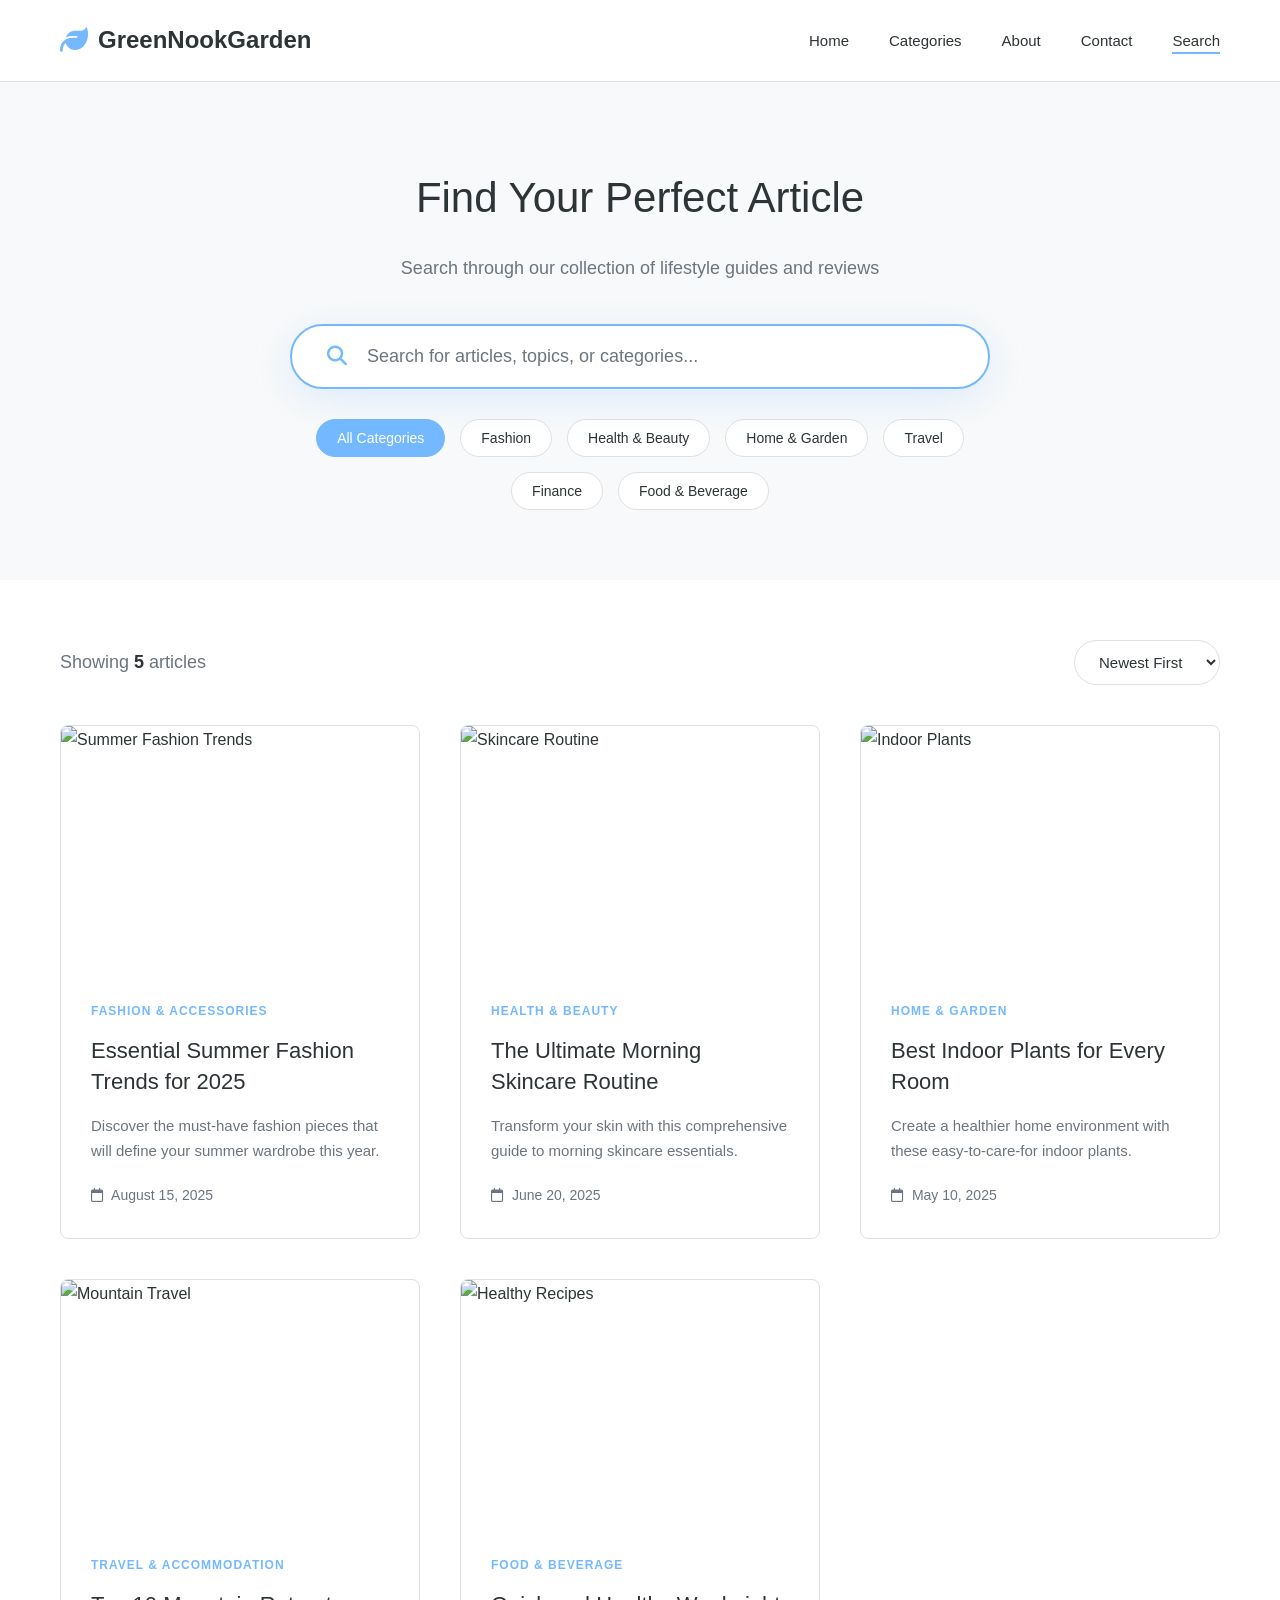
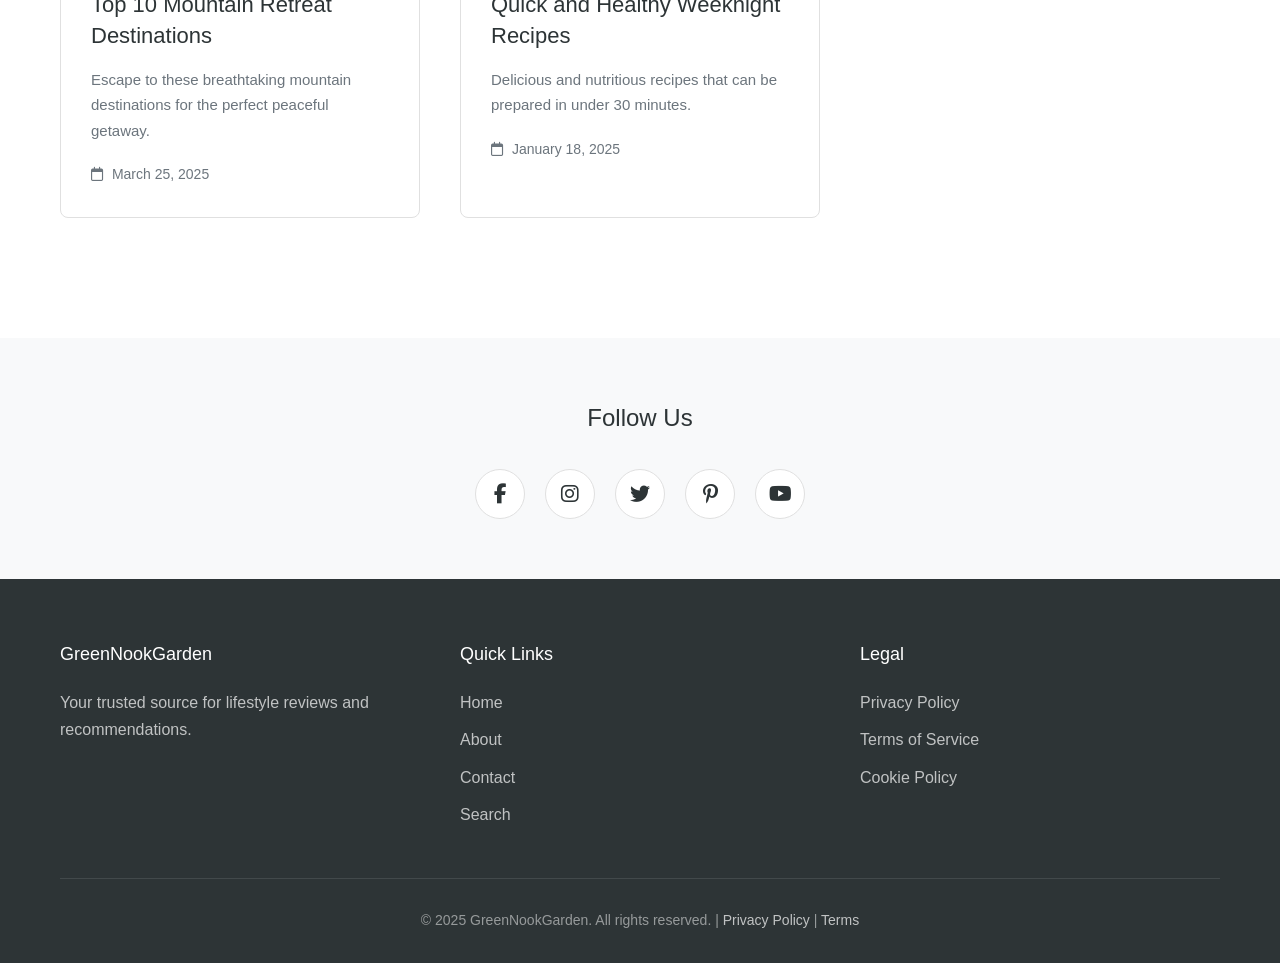
==== search.html @ 43c920b8 "Initial commit: GreenNookGarden blog website with all features and content" ====
<!DOCTYPE html>
<html lang="en">
<head>
    <meta charset="UTF-8">
    <meta name="viewport" content="width=device-width, initial-scale=1.0">
    <title>Search Articles - GreenNookGarden</title>
    <link rel="stylesheet" href="css/style.css">
    <link rel="stylesheet" href="https://cdnjs.cloudflare.com/ajax/libs/font-awesome/6.4.0/css/all.min.css">
    <style>
        .search-page-hero {
            padding: 80px 0 40px;
            background: var(--bg-light);
        }

        .search-page-title {
            font-size: 42px;
            font-weight: 300;
            text-align: center;
            margin-bottom: 20px;
            color: var(--primary-color);
        }

        .search-page-subtitle {
            text-align: center;
            font-size: 18px;
            color: var(--text-light);
            margin-bottom: 40px;
        }

        .large-search-box {
            max-width: 700px;
            margin: 0 auto;
            position: relative;
            display: flex;
            align-items: center;
            background: var(--bg-color);
            border-radius: 50px;
            padding: 20px 35px;
            border: 2px solid var(--border-color);
            transition: var(--transition);
            box-shadow: 0 5px 20px rgba(0, 0, 0, 0.05);
        }

        .large-search-box:focus-within {
            border-color: var(--accent-color);
            box-shadow: 0 10px 40px rgba(116, 185, 255, 0.2);
        }

        .large-search-box i {
            color: var(--accent-color);
            font-size: 20px;
            margin-right: 20px;
        }

        .large-search-box input {
            border: none;
            background: none;
            width: 100%;
            font-size: 18px;
            outline: none;
            color: var(--text-color);
        }

        .large-search-box input::placeholder {
            color: var(--text-light);
        }

        .clear-search {
            background: none;
            border: none;
            color: var(--text-light);
            cursor: pointer;
            font-size: 20px;
            padding: 5px 10px;
            transition: var(--transition);
            display: none;
        }

        .clear-search:hover {
            color: var(--primary-color);
        }

        .clear-search.active {
            display: block;
        }

        .search-filters {
            max-width: 700px;
            margin: 30px auto;
            display: flex;
            gap: 15px;
            flex-wrap: wrap;
            justify-content: center;
        }

        .filter-chip {
            padding: 10px 20px;
            background: var(--bg-color);
            border: 1px solid var(--border-color);
            border-radius: 25px;
            font-size: 14px;
            cursor: pointer;
            transition: var(--transition);
            color: var(--text-color);
        }

        .filter-chip:hover {
            border-color: var(--accent-color);
            color: var(--accent-color);
        }

        .filter-chip.active {
            background: var(--accent-color);
            color: white;
            border-color: var(--accent-color);
        }

        .search-results-section {
            padding: 60px 0;
        }

        .results-header {
            display: flex;
            justify-content: space-between;
            align-items: center;
            margin-bottom: 40px;
            flex-wrap: wrap;
            gap: 20px;
        }

        .results-count {
            font-size: 18px;
            color: var(--text-light);
        }

        .results-count strong {
            color: var(--primary-color);
            font-weight: 600;
        }

        .sort-dropdown {
            padding: 12px 20px;
            border: 1px solid var(--border-color);
            border-radius: 25px;
            background: var(--bg-color);
            font-size: 15px;
            cursor: pointer;
            outline: none;
            color: var(--text-color);
            transition: var(--transition);
        }

        .sort-dropdown:focus {
            border-color: var(--accent-color);
        }

        .no-results-message {
            text-align: center;
            padding: 80px 20px;
        }

        .no-results-message i {
            font-size: 64px;
            color: var(--text-light);
            margin-bottom: 20px;
            opacity: 0.5;
        }

        .no-results-message h3 {
            font-size: 24px;
            font-weight: 400;
            margin-bottom: 15px;
            color: var(--primary-color);
        }

        .no-results-message p {
            font-size: 16px;
            color: var(--text-light);
            margin-bottom: 30px;
        }

        .suggested-searches {
            margin-top: 30px;
        }

        .suggested-searches h4 {
            font-size: 16px;
            font-weight: 500;
            margin-bottom: 15px;
            color: var(--primary-color);
        }

        .suggestion-chips {
            display: flex;
            gap: 10px;
            flex-wrap: wrap;
            justify-content: center;
        }

        .suggestion-chip {
            padding: 8px 18px;
            background: var(--bg-light);
            border: 1px solid var(--border-color);
            border-radius: 20px;
            font-size: 14px;
            cursor: pointer;
            transition: var(--transition);
            color: var(--text-color);
        }

        .suggestion-chip:hover {
            background: var(--accent-color);
            color: white;
            border-color: var(--accent-color);
        }

        @media (max-width: 768px) {
            .search-page-title {
                font-size: 32px;
            }

            .large-search-box {
                padding: 15px 25px;
            }

            .large-search-box input {
                font-size: 16px;
            }

            .results-header {
                flex-direction: column;
                align-items: flex-start;
            }

            .search-filters {
                gap: 10px;
            }

            .filter-chip {
                padding: 8px 15px;
                font-size: 13px;
            }
        }
    </style>
</head>
<body>
    <!-- Header -->
    <header class="header">
        <div class="container">
            <div class="header-content">
                <div class="logo">
                    <a href="index.html">
                        <i class="fas fa-leaf"></i>
                        <span>GreenNookGarden</span>
                    </a>
                </div>
                <nav class="nav">
                    <ul class="nav-list">
                        <li><a href="index.html">Home</a></li>
                        <li><a href="index.html#categories">Categories</a></li>
                        <li><a href="about.html">About</a></li>
                        <li><a href="contact.html">Contact</a></li>
                        <li><a href="search.html" class="active">Search</a></li>
                    </ul>
                </nav>
                <button class="mobile-menu-toggle" aria-label="Toggle menu">
                    <span></span>
                    <span></span>
                    <span></span>
                </button>
            </div>
        </div>
    </header>

    <!-- Search Page Hero -->
    <section class="search-page-hero">
        <div class="container">
            <h1 class="search-page-title">Find Your Perfect Article</h1>
            <p class="search-page-subtitle">Search through our collection of lifestyle guides and reviews</p>
            
            <div class="large-search-box">
                <i class="fas fa-search"></i>
                <input type="text" id="mainSearchInput" placeholder="Search for articles, topics, or categories..." autofocus>
                <button class="clear-search" id="clearSearch" aria-label="Clear search">
                    <i class="fas fa-times"></i>
                </button>
            </div>

            <!-- Category Filters -->
            <div class="search-filters">
                <button class="filter-chip active" data-filter="all">All Categories</button>
                <button class="filter-chip" data-filter="fashion">Fashion</button>
                <button class="filter-chip" data-filter="health">Health & Beauty</button>
                <button class="filter-chip" data-filter="home">Home & Garden</button>
                <button class="filter-chip" data-filter="travel">Travel</button>
                <button class="filter-chip" data-filter="finance">Finance</button>
                <button class="filter-chip" data-filter="food">Food & Beverage</button>
            </div>
        </div>
    </section>

    <!-- Search Results -->
    <section class="search-results-section">
        <div class="container">
            <div class="results-header">
                <div class="results-count" id="resultsCount">
                    Showing <strong id="resultNumber">5</strong> articles
                </div>
                <select class="sort-dropdown" id="sortDropdown">
                    <option value="newest">Newest First</option>
                    <option value="oldest">Oldest First</option>
                    <option value="title">Title (A-Z)</option>
                </select>
            </div>

            <div class="articles-grid" id="searchResultsGrid">
                <!-- Article 1 -->
                <article class="article-card" data-category="fashion" data-date="2025-08-15" data-title="Essential Summer Fashion Trends for 2025">
                    <div class="article-image">
                        <img src="https://images.unsplash.com/photo-1490481651871-ab68de25d43d?w=800&h=600&fit=crop" alt="Summer Fashion Trends">
                    </div>
                    <div class="article-content">
                        <span class="article-category">Fashion & Accessories</span>
                        <h3 class="article-title">
                            <a href="articles/summer-fashion-trends-2025.html">Essential Summer Fashion Trends for 2025</a>
                        </h3>
                        <p class="article-excerpt">Discover the must-have fashion pieces that will define your summer wardrobe this year.</p>
                        <div class="article-meta">
                            <span class="article-date">
                                <i class="far fa-calendar"></i> August 15, 2025
                            </span>
                        </div>
                    </div>
                </article>

                <!-- Article 2 -->
                <article class="article-card" data-category="health" data-date="2025-06-20" data-title="The Ultimate Morning Skincare Routine">
                    <div class="article-image">
                        <img src="https://images.unsplash.com/photo-1556228720-195a672e8a03?w=800&h=600&fit=crop" alt="Skincare Routine">
                    </div>
                    <div class="article-content">
                        <span class="article-category">Health & Beauty</span>
                        <h3 class="article-title">
                            <a href="articles/ultimate-skincare-routine.html">The Ultimate Morning Skincare Routine</a>
                        </h3>
                        <p class="article-excerpt">Transform your skin with this comprehensive guide to morning skincare essentials.</p>
                        <div class="article-meta">
                            <span class="article-date">
                                <i class="far fa-calendar"></i> June 20, 2025
                            </span>
                        </div>
                    </div>
                </article>

                <!-- Article 3 -->
                <article class="article-card" data-category="home" data-date="2025-05-10" data-title="Best Indoor Plants for Every Room">
                    <div class="article-image">
                        <img src="https://images.unsplash.com/photo-1558618666-fcd25c85cd64?w=800&h=600&fit=crop" alt="Indoor Plants">
                    </div>
                    <div class="article-content">
                        <span class="article-category">Home & Garden</span>
                        <h3 class="article-title">
                            <a href="articles/indoor-plants-guide.html">Best Indoor Plants for Every Room</a>
                        </h3>
                        <p class="article-excerpt">Create a healthier home environment with these easy-to-care-for indoor plants.</p>
                        <div class="article-meta">
                            <span class="article-date">
                                <i class="far fa-calendar"></i> May 10, 2025
                            </span>
                        </div>
                    </div>
                </article>

                <!-- Article 4 -->
                <article class="article-card" data-category="travel" data-date="2025-03-25" data-title="Top 10 Mountain Retreat Destinations">
                    <div class="article-image">
                        <img src="https://images.unsplash.com/photo-1506905925346-21bda4d32df4?w=800&h=600&fit=crop" alt="Mountain Travel">
                    </div>
                    <div class="article-content">
                        <span class="article-category">Travel & Accommodation</span>
                        <h3 class="article-title">
                            <a href="articles/mountain-retreat-destinations.html">Top 10 Mountain Retreat Destinations</a>
                        </h3>
                        <p class="article-excerpt">Escape to these breathtaking mountain destinations for the perfect peaceful getaway.</p>
                        <div class="article-meta">
                            <span class="article-date">
                                <i class="far fa-calendar"></i> March 25, 2025
                            </span>
                        </div>
                    </div>
                </article>

                <!-- Article 5 -->
                <article class="article-card" data-category="food" data-date="2025-01-18" data-title="Quick and Healthy Weeknight Recipes">
                    <div class="article-image">
                        <img src="https://images.unsplash.com/photo-1504674900247-0877df9cc836?w=800&h=600&fit=crop" alt="Healthy Recipes">
                    </div>
                    <div class="article-content">
                        <span class="article-category">Food & Beverage</span>
                        <h3 class="article-title">
                            <a href="articles/quick-healthy-recipes.html">Quick and Healthy Weeknight Recipes</a>
                        </h3>
                        <p class="article-excerpt">Delicious and nutritious recipes that can be prepared in under 30 minutes.</p>
                        <div class="article-meta">
                            <span class="article-date">
                                <i class="far fa-calendar"></i> January 18, 2025
                            </span>
                        </div>
                    </div>
                </article>
            </div>

            <!-- No Results Message (Hidden by default) -->
            <div class="no-results-message" id="noResultsMessage" style="display: none;">
                <i class="fas fa-search"></i>
                <h3>No Articles Found</h3>
                <p>We couldn't find any articles matching your search. Try different keywords or browse by category.</p>
                
                <div class="suggested-searches">
                    <h4>Popular Searches:</h4>
                    <div class="suggestion-chips">
                        <button class="suggestion-chip" data-suggestion="fashion">Fashion Trends</button>
                        <button class="suggestion-chip" data-suggestion="skincare">Skincare Tips</button>
                        <button class="suggestion-chip" data-suggestion="plants">Indoor Plants</button>
                        <button class="suggestion-chip" data-suggestion="travel">Travel Guides</button>
                        <button class="suggestion-chip" data-suggestion="recipes">Healthy Recipes</button>
                    </div>
                </div>
            </div>
        </div>
    </section>

    <!-- Social Media Widget -->
    <section class="social-widget">
        <div class="container">
            <h3>Follow Us</h3>
            <div class="social-links">
                <a href="https://www.facebook.com/GreenNookGarden" target="_blank" rel="noopener noreferrer" aria-label="Facebook"><i class="fab fa-facebook-f"></i></a>
                <a href="https://www.instagram.com/greennookgarden" target="_blank" rel="noopener noreferrer" aria-label="Instagram"><i class="fab fa-instagram"></i></a>
                <a href="https://twitter.com/greennookgarden" target="_blank" rel="noopener noreferrer" aria-label="Twitter"><i class="fab fa-twitter"></i></a>
                <a href="https://www.pinterest.com/greennookgarden" target="_blank" rel="noopener noreferrer" aria-label="Pinterest"><i class="fab fa-pinterest-p"></i></a>
                <a href="https://www.youtube.com/@GreenNookGarden" target="_blank" rel="noopener noreferrer" aria-label="YouTube"><i class="fab fa-youtube"></i></a>
            </div>
        </div>
    </section>

    <!-- Footer -->
    <footer class="footer">
        <div class="container">
            <div class="footer-content">
                <div class="footer-section">
                    <h4>GreenNookGarden</h4>
                    <p>Your trusted source for lifestyle reviews and recommendations.</p>
                </div>
                <div class="footer-section">
                    <h4>Quick Links</h4>
                    <ul>
                        <li><a href="index.html">Home</a></li>
                        <li><a href="about.html">About</a></li>
                        <li><a href="contact.html">Contact</a></li>
                        <li><a href="search.html">Search</a></li>
                    </ul>
                </div>
                <div class="footer-section">
                    <h4>Legal</h4>
                    <ul>
                        <li><a href="privacy-policy.html">Privacy Policy</a></li>
                        <li><a href="terms-of-service.html">Terms of Service</a></li>
                        <li><a href="#">Cookie Policy</a></li>
                    </ul>
                </div>
            </div>
            <div class="footer-bottom">
                <p>&copy; 2025 GreenNookGarden. All rights reserved. | <a href="privacy-policy.html" style="color: rgba(255, 255, 255, 0.7);">Privacy Policy</a> | <a href="terms-of-service.html" style="color: rgba(255, 255, 255, 0.7);">Terms</a></p>
            </div>
        </div>
    </footer>

    <script src="js/search.js"></script>
</body>
</html>
---- css/style.css ----
/* ===================================
   GreenNookGarden - Minimalist Style
   =================================== */

/* CSS Reset & Base Styles */
* {
    margin: 0;
    padding: 0;
    box-sizing: border-box;
}

:root {
    --primary-color: #2d3436;
    --secondary-color: #6c757d;
    --accent-color: #74b9ff;
    --bg-color: #ffffff;
    --bg-light: #f8f9fa;
    --text-color: #2d3436;
    --text-light: #6c757d;
    --border-color: #e0e0e0;
    --transition: all 0.3s cubic-bezier(0.4, 0, 0.2, 1);
}

html {
    scroll-behavior: smooth;
}

body {
    font-family: -apple-system, BlinkMacSystemFont, 'Segoe UI', Roboto, Oxygen, Ubuntu, Cantarell, sans-serif;
    line-height: 1.7;
    color: var(--text-color);
    background-color: var(--bg-color);
    overflow-x: hidden;
}

.container {
    max-width: 1200px;
    margin: 0 auto;
    padding: 0 20px;
}

a {
    text-decoration: none;
    color: inherit;
    transition: var(--transition);
}

img {
    max-width: 100%;
    height: auto;
    display: block;
}

/* ===================================
   Header
   =================================== */
.header {
    position: sticky;
    top: 0;
    background: rgba(255, 255, 255, 0.95);
    backdrop-filter: blur(10px);
    border-bottom: 1px solid var(--border-color);
    z-index: 1000;
    padding: 20px 0;
    animation: slideDown 0.5s ease;
}

@keyframes slideDown {
    from {
        transform: translateY(-100%);
        opacity: 0;
    }
    to {
        transform: translateY(0);
        opacity: 1;
    }
}

.header-content {
    display: flex;
    justify-content: space-between;
    align-items: center;
}

.logo a {
    display: flex;
    align-items: center;
    gap: 10px;
    font-size: 24px;
    font-weight: 600;
    color: var(--primary-color);
}

.logo i {
    color: var(--accent-color);
    font-size: 28px;
}

.nav-list {
    display: flex;
    list-style: none;
    gap: 40px;
}

.nav-list a {
    font-size: 15px;
    font-weight: 500;
    color: var(--text-color);
    position: relative;
}

.nav-list a::after {
    content: '';
    position: absolute;
    bottom: -5px;
    left: 0;
    width: 0;
    height: 2px;
    background: var(--accent-color);
    transition: var(--transition);
}

.nav-list a:hover::after,
.nav-list a.active::after {
    width: 100%;
}

.mobile-menu-toggle {
    display: none;
    flex-direction: column;
    gap: 5px;
    background: none;
    border: none;
    cursor: pointer;
    padding: 5px;
}

.mobile-menu-toggle span {
    width: 25px;
    height: 2px;
    background: var(--primary-color);
    transition: var(--transition);
}

/* ===================================
   Hero Section
   =================================== */
.hero {
    padding: 120px 0;
    text-align: center;
    background: linear-gradient(135deg, #f8f9fa 0%, #ffffff 100%);
    animation: fadeIn 1s ease;
}

@keyframes fadeIn {
    from {
        opacity: 0;
        transform: translateY(20px);
    }
    to {
        opacity: 1;
        transform: translateY(0);
    }
}

.hero-title {
    font-size: 56px;
    font-weight: 300;
    letter-spacing: -1px;
    margin-bottom: 20px;
    color: var(--primary-color);
}

.hero-subtitle {
    font-size: 20px;
    color: var(--text-light);
    font-weight: 300;
}

/* ===================================
   Search Section
   =================================== */
.search-section {
    padding: 60px 0;
}

.search-box {
    max-width: 600px;
    margin: 0 auto;
    position: relative;
    display: flex;
    align-items: center;
    background: var(--bg-light);
    border-radius: 50px;
    padding: 15px 30px;
    border: 1px solid var(--border-color);
    transition: var(--transition);
}

.search-box:hover {
    border-color: var(--accent-color);
    box-shadow: 0 5px 20px rgba(116, 185, 255, 0.1);
}

.search-box:focus-within {
    border-color: var(--accent-color);
    box-shadow: 0 8px 30px rgba(116, 185, 255, 0.15);
}

.search-box i {
    color: var(--text-light);
    margin-right: 15px;
}

.search-icon-btn {
    transition: var(--transition);
}

.search-icon-btn:hover {
    color: var(--accent-color);
    transform: scale(1.2);
}

.search-box input {
    border: none;
    background: none;
    width: 100%;
    font-size: 16px;
    outline: none;
    color: var(--text-color);
}

.search-box input::placeholder {
    color: var(--text-light);
}

.advanced-search-btn {
    background: var(--accent-color);
    border: none;
    color: white;
    width: 40px;
    height: 40px;
    border-radius: 50%;
    cursor: pointer;
    display: flex;
    align-items: center;
    justify-content: center;
    transition: var(--transition);
    margin-left: 10px;
    flex-shrink: 0;
}

.advanced-search-btn:hover {
    background: var(--primary-color);
    transform: rotate(90deg);
}

/* ===================================
   Categories
   =================================== */
.categories {
    padding: 80px 0;
    background: var(--bg-light);
}

.section-title {
    font-size: 36px;
    font-weight: 300;
    text-align: center;
    margin-bottom: 60px;
    color: var(--primary-color);
}

.category-grid {
    display: grid;
    grid-template-columns: repeat(auto-fit, minmax(250px, 1fr));
    gap: 30px;
}

.category-card {
    background: var(--bg-color);
    padding: 50px 30px;
    text-align: center;
    border-radius: 8px;
    border: 1px solid var(--border-color);
    cursor: pointer;
    transition: var(--transition);
    position: relative;
    overflow: hidden;
}

.category-card::after {
    content: '→';
    position: absolute;
    right: 20px;
    top: 50%;
    transform: translateY(-50%) translateX(10px);
    font-size: 24px;
    color: var(--accent-color);
    opacity: 0;
    transition: var(--transition);
}

.category-card:hover {
    transform: translateY(-5px);
    box-shadow: 0 10px 40px rgba(0, 0, 0, 0.08);
    border-color: var(--accent-color);
    background: linear-gradient(135deg, var(--bg-color) 0%, #f0f8ff 100%);
}

.category-card:hover::after {
    opacity: 1;
    transform: translateY(-50%) translateX(0);
}

.category-card:active {
    transform: translateY(-2px);
}

.category-card i {
    font-size: 48px;
    color: var(--accent-color);
    margin-bottom: 20px;
    display: block;
}

.category-card h3 {
    font-size: 18px;
    font-weight: 500;
    color: var(--primary-color);
}

/* ===================================
   Articles Section
   =================================== */
.articles {
    padding: 80px 0;
}

.articles-grid {
    display: grid;
    grid-template-columns: repeat(auto-fill, minmax(350px, 1fr));
    gap: 40px;
    margin-bottom: 60px;
}

.article-card {
    background: var(--bg-color);
    border-radius: 8px;
    overflow: hidden;
    border: 1px solid var(--border-color);
    transition: var(--transition);
    animation: fadeInUp 0.6s ease;
}

@keyframes fadeInUp {
    from {
        opacity: 0;
        transform: translateY(30px);
    }
    to {
        opacity: 1;
        transform: translateY(0);
    }
}

.article-card:hover {
    transform: translateY(-8px);
    box-shadow: 0 15px 50px rgba(0, 0, 0, 0.1);
}

.article-image {
    width: 100%;
    height: 240px;
    overflow: hidden;
}

.article-image img {
    width: 100%;
    height: 100%;
    object-fit: cover;
    transition: transform 0.5s ease;
}

.article-card:hover .article-image img {
    transform: scale(1.05);
}

.article-content {
    padding: 30px;
}

.article-category {
    display: inline-block;
    font-size: 12px;
    text-transform: uppercase;
    letter-spacing: 1px;
    color: var(--accent-color);
    font-weight: 600;
    margin-bottom: 15px;
}

.article-title {
    font-size: 22px;
    font-weight: 500;
    margin-bottom: 15px;
    line-height: 1.4;
}

.article-title a {
    color: var(--primary-color);
}

.article-title a:hover {
    color: var(--accent-color);
}

.article-excerpt {
    color: var(--text-light);
    font-size: 15px;
    line-height: 1.7;
    margin-bottom: 20px;
}

.article-meta {
    display: flex;
    align-items: center;
    gap: 15px;
    font-size: 14px;
    color: var(--text-light);
}

.article-date i {
    margin-right: 5px;
}

/* ===================================
   Pagination
   =================================== */
.pagination {
    display: flex;
    justify-content: center;
    gap: 10px;
    margin-top: 40px;
}

.pagination-btn {
    width: 45px;
    height: 45px;
    border: 1px solid var(--border-color);
    background: var(--bg-color);
    color: var(--text-color);
    border-radius: 50%;
    cursor: pointer;
    font-size: 15px;
    font-weight: 500;
    transition: var(--transition);
}

.pagination-btn:hover {
    border-color: var(--accent-color);
    color: var(--accent-color);
}

.pagination-btn.active {
    background: var(--accent-color);
    color: white;
    border-color: var(--accent-color);
}

/* ===================================
   Social Widget
   =================================== */
.social-widget {
    padding: 60px 0;
    background: var(--bg-light);
    text-align: center;
}

.social-widget h3 {
    font-size: 24px;
    font-weight: 400;
    margin-bottom: 30px;
    color: var(--primary-color);
}

.social-links {
    display: flex;
    justify-content: center;
    gap: 20px;
}

.social-links a {
    width: 50px;
    height: 50px;
    display: flex;
    align-items: center;
    justify-content: center;
    border: 1px solid var(--border-color);
    border-radius: 50%;
    background: var(--bg-color);
    color: var(--text-color);
    font-size: 20px;
    transition: var(--transition);
}

.social-links a:hover {
    background: var(--accent-color);
    color: white;
    border-color: var(--accent-color);
    transform: translateY(-3px);
}

/* ===================================
   Footer
   =================================== */
.footer {
    background: var(--primary-color);
    color: white;
    padding: 60px 0 30px;
}

.footer-content {
    display: grid;
    grid-template-columns: repeat(auto-fit, minmax(250px, 1fr));
    gap: 40px;
    margin-bottom: 40px;
}

.footer-section h4 {
    font-size: 18px;
    font-weight: 500;
    margin-bottom: 20px;
}

.footer-section p {
    color: rgba(255, 255, 255, 0.7);
    line-height: 1.7;
}

.footer-section ul {
    list-style: none;
}

.footer-section ul li {
    margin-bottom: 10px;
}

.footer-section ul li a {
    color: rgba(255, 255, 255, 0.7);
    transition: var(--transition);
}

.footer-section ul li a:hover {
    color: var(--accent-color);
}

.footer-bottom {
    text-align: center;
    padding-top: 30px;
    border-top: 1px solid rgba(255, 255, 255, 0.1);
}

.footer-bottom p {
    color: rgba(255, 255, 255, 0.5);
    font-size: 14px;
}

/* ===================================
   Article Detail Page
   =================================== */
.article-detail {
    padding: 80px 0;
}

.article-header {
    max-width: 800px;
    margin: 0 auto 60px;
    text-align: center;
}

.article-detail-title {
    font-size: 42px;
    font-weight: 400;
    line-height: 1.3;
    margin-bottom: 20px;
    color: var(--primary-color);
}

.article-detail-meta {
    display: flex;
    justify-content: center;
    gap: 20px;
    color: var(--text-light);
    font-size: 15px;
}

.article-body {
    max-width: 800px;
    margin: 0 auto;
}

.article-featured-image {
    width: 100%;
    height: 500px;
    overflow: hidden;
    border-radius: 8px;
    margin-bottom: 40px;
}

.article-featured-image img {
    width: 100%;
    height: 100%;
    object-fit: cover;
}

.article-body h2 {
    font-size: 32px;
    font-weight: 400;
    margin: 40px 0 20px;
    color: var(--primary-color);
}

.article-body h3 {
    font-size: 24px;
    font-weight: 500;
    margin: 30px 0 15px;
    color: var(--primary-color);
}

.article-body p {
    font-size: 18px;
    line-height: 1.8;
    margin-bottom: 20px;
    color: var(--text-color);
}

.article-body ul, .article-body ol {
    margin: 20px 0;
    padding-left: 30px;
}

.article-body li {
    font-size: 18px;
    line-height: 1.8;
    margin-bottom: 10px;
}

.article-content-image {
    width: 100%;
    margin: 40px 0;
    border-radius: 8px;
    overflow: hidden;
}

.product-recommendation {
    background: var(--bg-light);
    padding: 40px;
    border-radius: 8px;
    margin: 40px 0;
    border: 1px solid var(--border-color);
}

.product-recommendation h3 {
    font-size: 24px;
    font-weight: 500;
    margin-bottom: 30px;
    color: var(--primary-color);
}

.product-grid {
    display: grid;
    grid-template-columns: repeat(auto-fit, minmax(200px, 1fr));
    gap: 30px;
}

.product-item {
    background: var(--bg-color);
    padding: 20px;
    border-radius: 8px;
    text-align: center;
    border: 1px solid var(--border-color);
    transition: var(--transition);
}

.product-item:hover {
    transform: translateY(-5px);
    box-shadow: 0 10px 30px rgba(0, 0, 0, 0.1);
}

.product-item img {
    width: 100%;
    height: 200px;
    object-fit: cover;
    border-radius: 4px;
    margin-bottom: 15px;
}

.product-item h4 {
    font-size: 16px;
    font-weight: 500;
    margin-bottom: 10px;
    color: var(--primary-color);
}

.product-item p {
    font-size: 14px;
    color: var(--text-light);
    margin-bottom: 15px;
}

.product-rating {
    color: #ffc107;
    margin-bottom: 10px;
}

/* ===================================
   About & Contact Pages
   =================================== */
.page-header {
    padding: 100px 0 60px;
    text-align: center;
    background: var(--bg-light);
}

.page-title {
    font-size: 48px;
    font-weight: 300;
    margin-bottom: 20px;
    color: var(--primary-color);
}

.page-subtitle {
    font-size: 18px;
    color: var(--text-light);
    max-width: 600px;
    margin: 0 auto;
}

.page-content {
    padding: 80px 0;
}

.content-section {
    max-width: 800px;
    margin: 0 auto 60px;
}

.content-section h2 {
    font-size: 32px;
    font-weight: 400;
    margin-bottom: 20px;
    color: var(--primary-color);
}

.content-section p {
    font-size: 18px;
    line-height: 1.8;
    color: var(--text-color);
    margin-bottom: 20px;
}

/* Contact Form */
.contact-form {
    max-width: 600px;
    margin: 0 auto;
}

.form-group {
    margin-bottom: 30px;
}

.form-group label {
    display: block;
    font-size: 15px;
    font-weight: 500;
    margin-bottom: 10px;
    color: var(--primary-color);
}

.form-group input,
.form-group textarea {
    width: 100%;
    padding: 15px 20px;
    border: 1px solid var(--border-color);
    border-radius: 8px;
    font-size: 16px;
    font-family: inherit;
    background: var(--bg-light);
    transition: var(--transition);
}

.form-group input:focus,
.form-group textarea:focus {
    outline: none;
    border-color: var(--accent-color);
    background: var(--bg-color);
}

.form-group textarea {
    resize: vertical;
    min-height: 150px;
}

.submit-btn {
    background: var(--accent-color);
    color: white;
    padding: 15px 40px;
    border: none;
    border-radius: 50px;
    font-size: 16px;
    font-weight: 500;
    cursor: pointer;
    transition: var(--transition);
}

.submit-btn:hover {
    background: var(--primary-color);
    transform: translateY(-2px);
    box-shadow: 0 8px 20px rgba(0, 0, 0, 0.1);
}

/* ===================================
   Responsive Design
   =================================== */
@media (max-width: 768px) {
    .nav {
        display: none;
    }
    
    .mobile-menu-toggle {
        display: flex;
    }
    
    .hero-title {
        font-size: 36px;
    }
    
    .hero-subtitle {
        font-size: 16px;
    }
    
    .section-title {
        font-size: 28px;
    }
    
    .category-grid {
        grid-template-columns: repeat(2, 1fr);
        gap: 15px;
    }
    
    .category-card {
        padding: 30px 20px;
    }
    
    .category-card i {
        font-size: 36px;
    }
    
    .category-card h3 {
        font-size: 14px;
    }
    
    .articles-grid {
        grid-template-columns: 1fr;
        gap: 30px;
    }
    
    .article-detail-title {
        font-size: 32px;
    }
    
    .article-featured-image {
        height: 300px;
    }
    
    .article-body h2 {
        font-size: 24px;
    }
    
    .article-body h3 {
        font-size: 20px;
    }
    
    .article-body p,
    .article-body li {
        font-size: 16px;
    }
    
    .page-title {
        font-size: 36px;
    }
    
    .footer-content {
        grid-template-columns: 1fr;
        gap: 30px;
    }
}

@media (max-width: 480px) {
    .hero {
        padding: 80px 0;
    }
    
    .hero-title {
        font-size: 28px;
    }
    
    .category-grid {
        grid-template-columns: 1fr;
    }
    
    .product-grid {
        grid-template-columns: 1fr;
    }
}

/* ===================================
   Utility Classes
   =================================== */
.hidden {
    display: none;
}

.text-center {
    text-align: center;
}

.mt-20 {
    margin-top: 20px;
}

.mb-20 {
    margin-bottom: 20px;
}
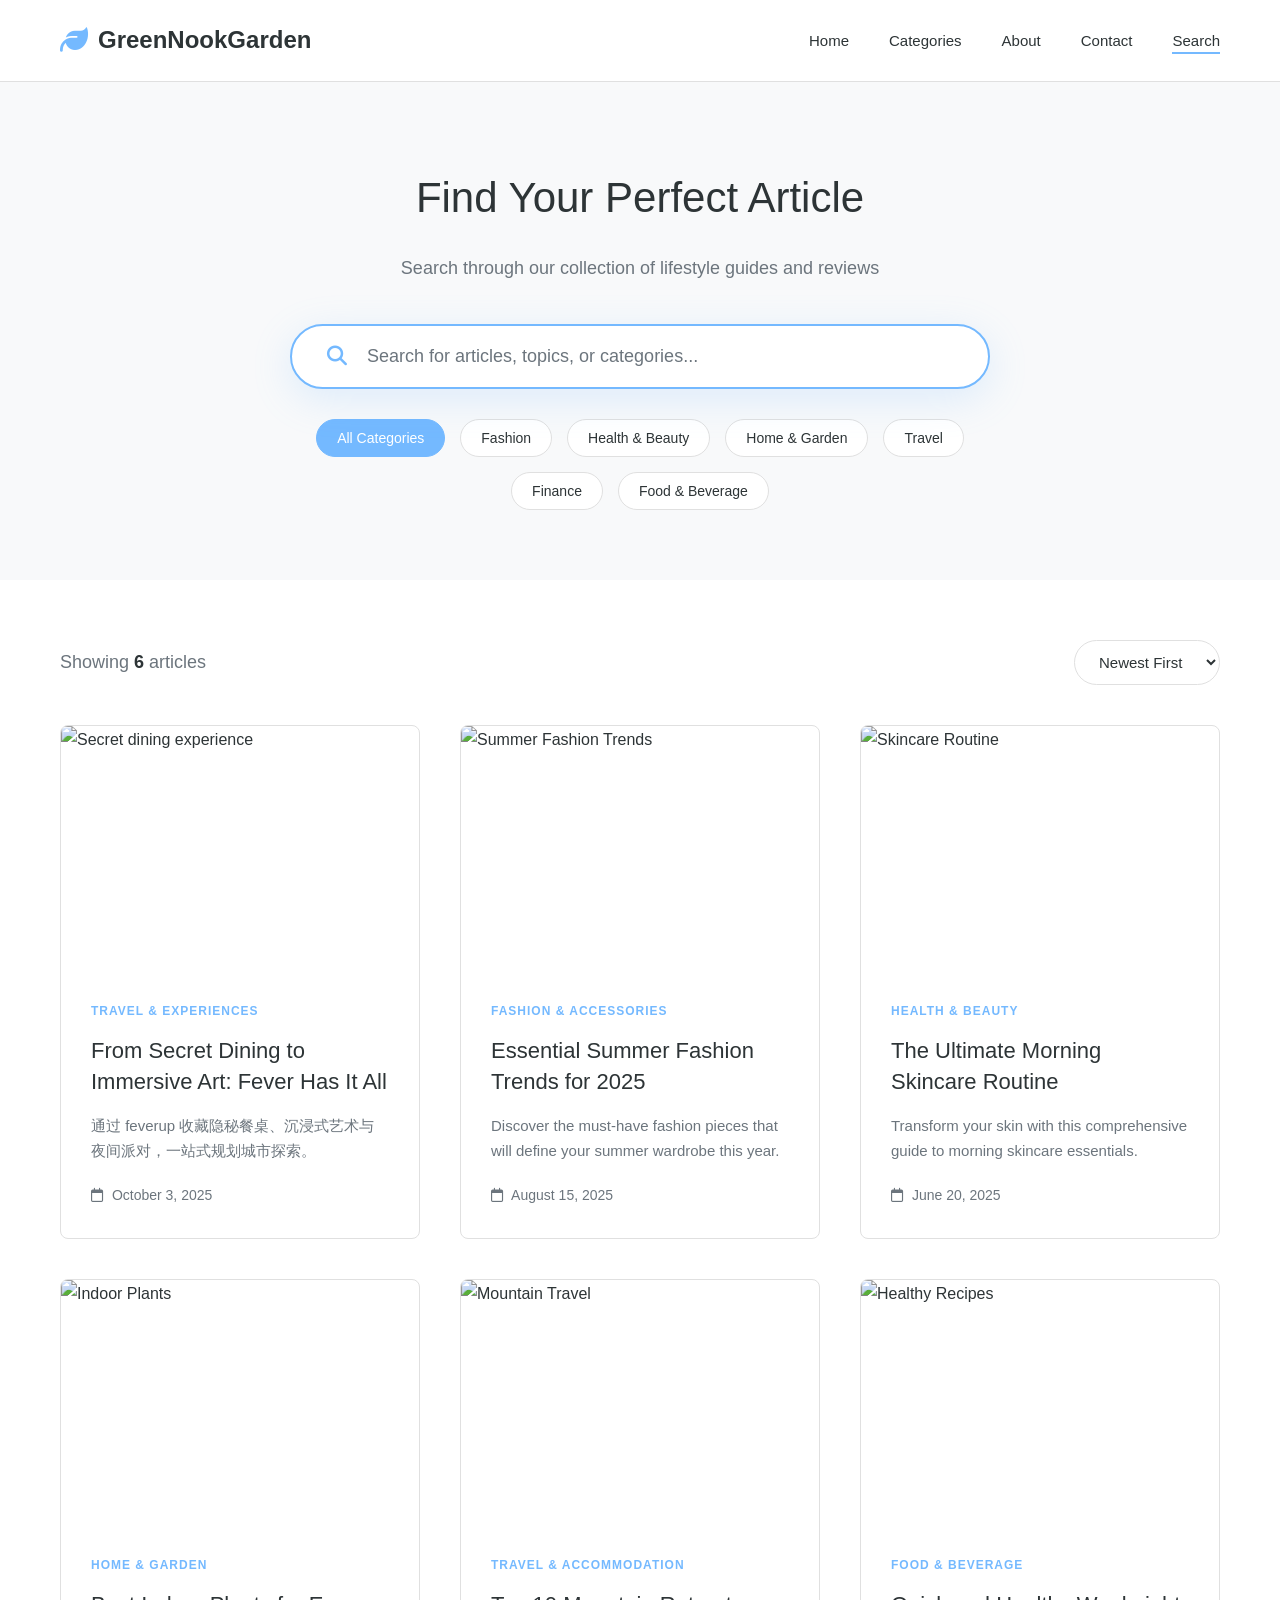
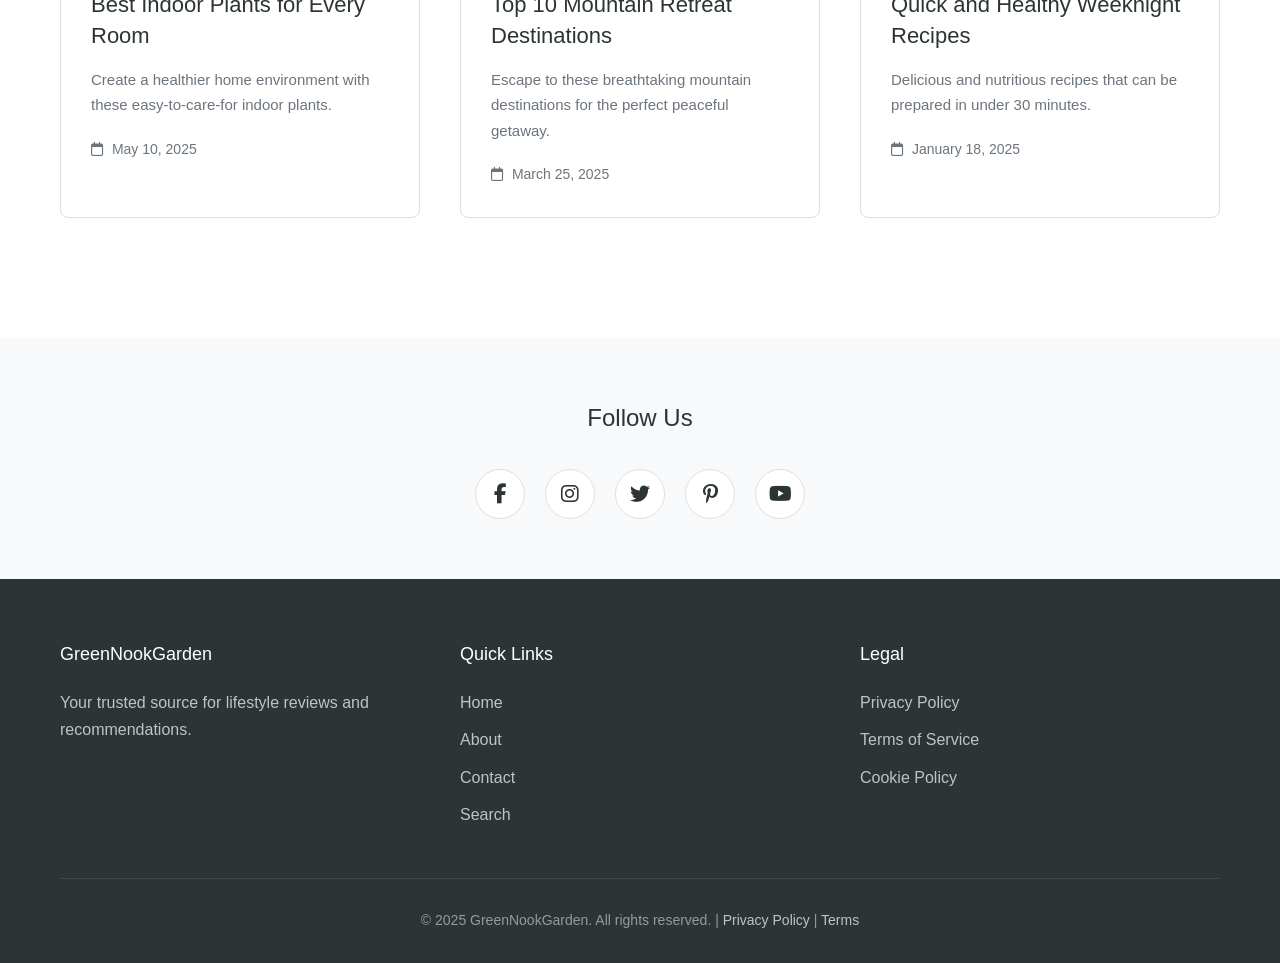
==== commit ffd09e6b: "Add Fever experience article and assets" ====
--- a/search.html
+++ b/search.html
@@ -304,7 +304,7 @@
         <div class="container">
             <div class="results-header">
                 <div class="results-count" id="resultsCount">
-                    Showing <strong id="resultNumber">5</strong> articles
+                    Showing <strong id="resultNumber">6</strong> articles
                 </div>
                 <select class="sort-dropdown" id="sortDropdown">
                     <option value="newest">Newest First</option>
@@ -314,6 +314,25 @@
             </div>
 
             <div class="articles-grid" id="searchResultsGrid">
+                <!-- Article 0 -->
+                <article class="article-card" data-category="travel" data-date="2025-10-03" data-title="From Secret Dining to Immersive Art: Fever Has It All">
+                    <div class="article-image">
+                        <img src="https://images.unsplash.com/photo-1520614073990-dd6023b43a56?auto=format&fit=crop&w=800&q=80" alt="Secret dining experience">
+                    </div>
+                    <div class="article-content">
+                        <span class="article-category">Travel & Experiences</span>
+                        <h3 class="article-title">
+                            <a href="articles/from-secret-dining-to-immersive-art.html">From Secret Dining to Immersive Art: Fever Has It All</a>
+                        </h3>
+                        <p class="article-excerpt">通过 feverup 收藏隐秘餐桌、沉浸式艺术与夜间派对，一站式规划城市探索。</p>
+                        <div class="article-meta">
+                            <span class="article-date">
+                                <i class="far fa-calendar"></i> October 3, 2025
+                            </span>
+                        </div>
+                    </div>
+                </article>
+
                 <!-- Article 1 -->
                 <article class="article-card" data-category="fashion" data-date="2025-08-15" data-title="Essential Summer Fashion Trends for 2025">
                     <div class="article-image">
--- a/css/style.css
+++ b/css/style.css
@@ -635,6 +635,22 @@
     color: var(--text-color);
 }
 
+.article-body a {
+    color: var(--accent-color);
+    font-weight: 600;
+    text-decoration: underline;
+    background: rgba(116, 185, 255, 0.15);
+    padding: 0 4px;
+    border-radius: 4px;
+    transition: background 0.2s ease, color 0.2s ease;
+}
+
+.article-body a:hover,
+.article-body a:focus {
+    background: rgba(116, 185, 255, 0.3);
+    color: #1a4b78;
+}
+
 .article-body ul, .article-body ol {
     margin: 20px 0;
     padding-left: 30px;
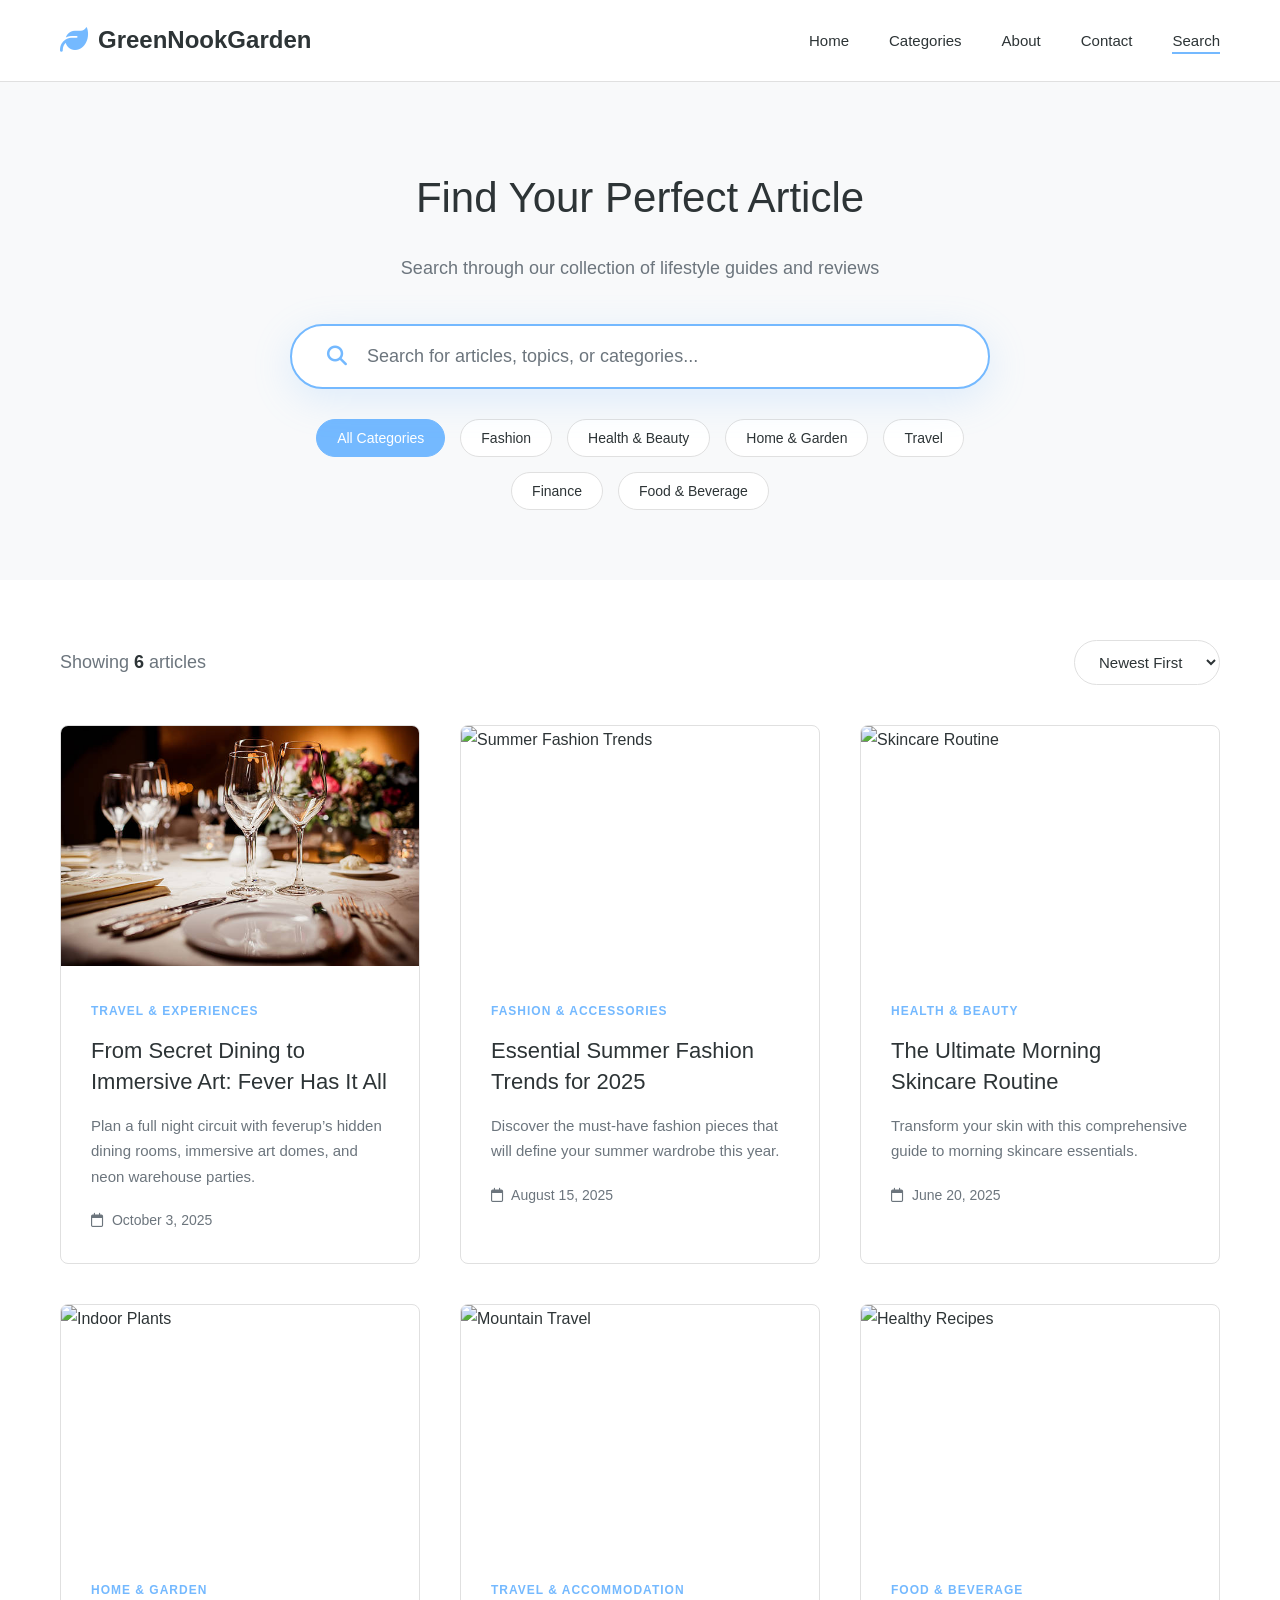
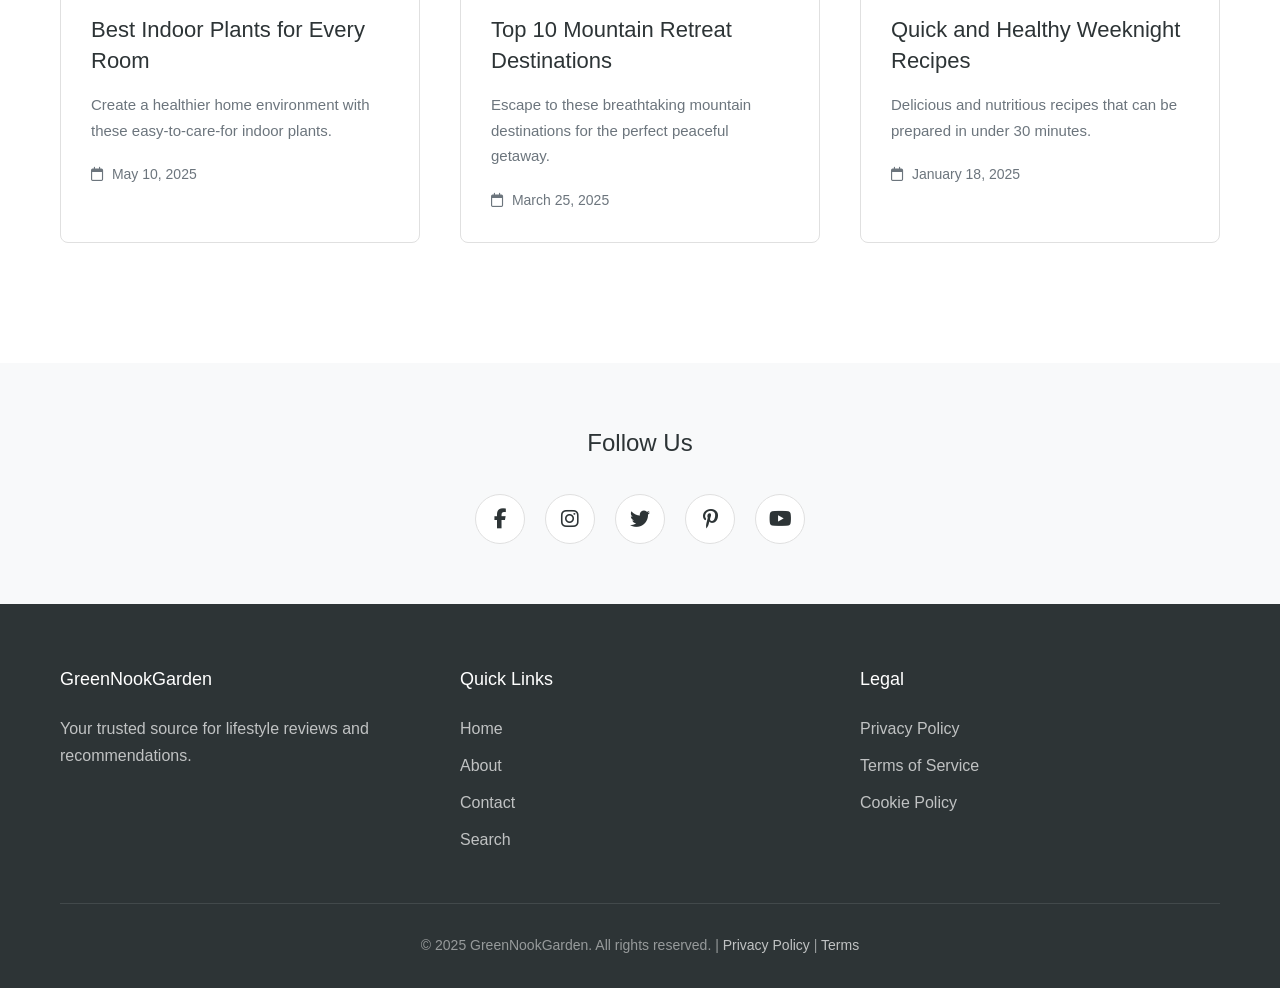
==== commit b9309d38: "Update Fever article cards to local images" ====
--- a/search.html
+++ b/search.html
@@ -317,14 +317,14 @@
                 <!-- Article 0 -->
                 <article class="article-card" data-category="travel" data-date="2025-10-03" data-title="From Secret Dining to Immersive Art: Fever Has It All">
                     <div class="article-image">
-                        <img src="https://images.unsplash.com/photo-1520614073990-dd6023b43a56?auto=format&fit=crop&w=800&q=80" alt="Secret dining experience">
+                        <img src="image/1.png" alt="Secret dining experience">
                     </div>
                     <div class="article-content">
                         <span class="article-category">Travel & Experiences</span>
                         <h3 class="article-title">
                             <a href="articles/from-secret-dining-to-immersive-art.html">From Secret Dining to Immersive Art: Fever Has It All</a>
                         </h3>
-                        <p class="article-excerpt">通过 feverup 收藏隐秘餐桌、沉浸式艺术与夜间派对，一站式规划城市探索。</p>
+                        <p class="article-excerpt">Plan a full night circuit with feverup’s hidden dining rooms, immersive art domes, and neon warehouse parties.</p>
                         <div class="article-meta">
                             <span class="article-date">
                                 <i class="far fa-calendar"></i> October 3, 2025
